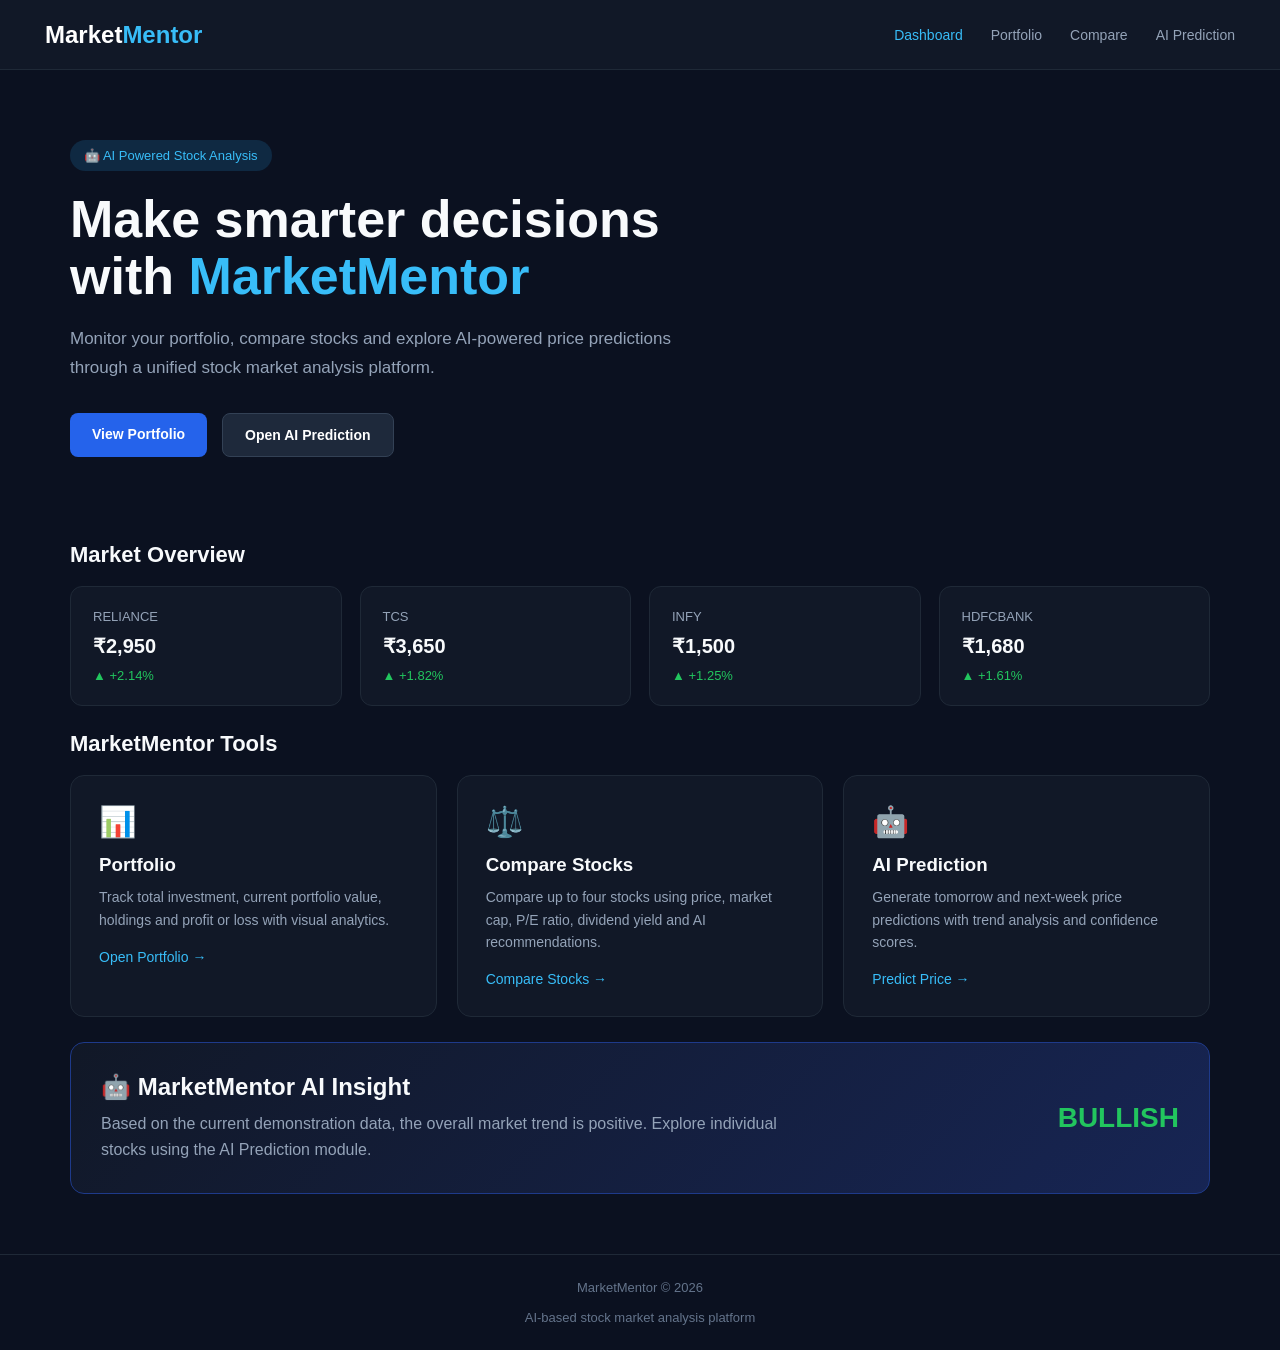
==== frontend/index.html @ f5118dac "Complete portfolio compare and prediction module" ====
<!DOCTYPE html>
<html lang="en">

<head>

    <meta charset="UTF-8">

    <meta name="viewport" content="width=device-width, initial-scale=1.0">

    <title>MarketMentor | AI Stock Dashboard</title>

    <style>

        * {
            margin: 0;
            padding: 0;
            box-sizing: border-box;
            font-family: Arial, sans-serif;
        }

        body {
            background: #0b1120;
            color: #f8fafc;
        }

        /* NAVIGATION */

        nav {
            height: 70px;

            background: #111827;

            border-bottom: 1px solid #1f2937;

            display: flex;

            align-items: center;

            justify-content: space-between;

            padding: 0 45px;

            position: sticky;

            top: 0;

            z-index: 100;
        }

        .logo {
            font-size: 24px;

            font-weight: bold;

            color: white;
        }

        .logo span {
            color: #38bdf8;
        }

        .nav-links {
            display: flex;

            gap: 28px;
        }

        .nav-links a {
            color: #94a3b8;

            text-decoration: none;

            font-size: 14px;

            transition: 0.3s;
        }

        .nav-links a:hover,
        .nav-links .active {
            color: #38bdf8;
        }


        /* HERO */

        .hero {

            max-width: 1200px;

            margin: auto;

            padding: 70px 30px 40px;

        }

        .badge {

            display: inline-block;

            background: #0f2942;

            color: #38bdf8;

            padding: 8px 14px;

            border-radius: 20px;

            font-size: 13px;

            margin-bottom: 20px;

        }

        .hero h1 {

            font-size: 52px;

            max-width: 700px;

            line-height: 1.1;

            margin-bottom: 20px;

        }

        .hero h1 span {

            color: #38bdf8;

        }

        .hero p {

            max-width: 650px;

            color: #94a3b8;

            line-height: 1.7;

            font-size: 17px;

        }


        .hero-buttons {

            margin-top: 30px;

            display: flex;

            gap: 15px;

        }

        .btn {

            padding: 13px 22px;

            border-radius: 8px;

            text-decoration: none;

            font-weight: bold;

            font-size: 14px;

        }

        .primary {

            background: #2563eb;

            color: white;

        }

        .secondary {

            background: #1e293b;

            color: white;

            border: 1px solid #334155;

        }


        /* MARKET CARDS */

        .container {

            max-width: 1200px;

            margin: auto;

            padding: 20px 30px 60px;

        }

        .section-title {

            font-size: 22px;

            margin: 25px 0 18px;

        }

        .market-grid {

            display: grid;

            grid-template-columns: repeat(4, 1fr);

            gap: 18px;

        }

        .market-card {

            background: #111827;

            border: 1px solid #1f2937;

            padding: 22px;

            border-radius: 12px;

        }

        .market-card .symbol {

            color: #94a3b8;

            font-size: 13px;

        }

        .market-card h3 {

            margin: 10px 0;

            font-size: 20px;

        }

        .up {

            color: #22c55e;

        }

        .down {

            color: #ef4444;

        }

        .change {

            font-size: 13px;

        }


        /* FEATURE CARDS */

        .features {

            display: grid;

            grid-template-columns: repeat(3, 1fr);

            gap: 20px;

        }

        .feature {

            background: #111827;

            border: 1px solid #1f2937;

            border-radius: 14px;

            padding: 28px;

            transition: 0.3s;

        }

        .feature:hover {

            transform: translateY(-4px);

            border-color: #2563eb;

        }

        .icon {

            font-size: 30px;

            margin-bottom: 15px;

        }

        .feature h3 {

            margin-bottom: 10px;

        }

        .feature p {

            color: #94a3b8;

            line-height: 1.6;

            font-size: 14px;

        }

        .feature a {

            display: inline-block;

            margin-top: 18px;

            color: #38bdf8;

            text-decoration: none;

            font-size: 14px;

        }


        /* AI INSIGHT */

        .ai-box {

            margin-top: 25px;

            background: linear-gradient(
                135deg,
                #111827,
                #172554
            );

            border: 1px solid #1e3a8a;

            border-radius: 14px;

            padding: 30px;

            display: flex;

            justify-content: space-between;

            align-items: center;

            gap: 30px;

        }

        .ai-box h2 {

            margin-bottom: 10px;

        }

        .ai-box p {

            color: #94a3b8;

            line-height: 1.6;

            max-width: 700px;

        }

        .trend {

            font-size: 28px;

            font-weight: bold;

            color: #22c55e;

        }


        /* FOOTER */

        footer {

            border-top: 1px solid #1f2937;

            text-align: center;

            padding: 25px;

            color: #64748b;

            font-size: 13px;

        }


        /* RESPONSIVE */

        @media(max-width: 900px) {

            .market-grid {

                grid-template-columns: repeat(2, 1fr);

            }

            .features {

                grid-template-columns: 1fr;

            }

            .hero h1 {

                font-size: 42px;

            }

        }


        @media(max-width: 600px) {

            nav {

                padding: 0 20px;

            }

            .nav-links {

                gap: 10px;

            }

            .nav-links a {

                font-size: 11px;

            }

            .market-grid {

                grid-template-columns: 1fr;

            }

            .hero {

                padding-top: 45px;

            }

            .hero h1 {

                font-size: 36px;

            }

            .ai-box {

                flex-direction: column;

                align-items: flex-start;

            }

        }

    </style>

</head>


<body>


<!-- NAVIGATION -->

<nav>

    <div class="logo">
        Market<span>Mentor</span>
    </div>

    <div class="nav-links">

        <a href="index.html" class="active">
            Dashboard
        </a>

        <a href="portfolio.html">
            Portfolio
        </a>

        <a href="compare.html">
            Compare
        </a>

        <a href="prediction.html">
            AI Prediction
        </a>

    </div>

</nav>


<!-- HERO -->

<section class="hero">

    <div class="badge">
        🤖 AI Powered Stock Analysis
    </div>

    <h1>
        Make smarter decisions with
        <span>MarketMentor</span>
    </h1>

    <p>

        Monitor your portfolio, compare stocks and explore
        AI-powered price predictions through a unified
        stock market analysis platform.

    </p>


    <div class="hero-buttons">

        <a
            href="portfolio.html"
            class="btn primary"
        >
            View Portfolio
        </a>

        <a
            href="prediction.html"
            class="btn secondary"
        >
            Open AI Prediction
        </a>

    </div>

</section>


<div class="container">


    <!-- MARKET OVERVIEW -->

    <h2 class="section-title">
        Market Overview
    </h2>


    <div class="market-grid">


        <div class="market-card">

            <div class="symbol">
                RELIANCE
            </div>

            <h3>
                ₹2,950
            </h3>

            <div class="change up">
                ▲ +2.14%
            </div>

        </div>


        <div class="market-card">

            <div class="symbol">
                TCS
            </div>

            <h3>
                ₹3,650
            </h3>

            <div class="change up">
                ▲ +1.82%
            </div>

        </div>


        <div class="market-card">

            <div class="symbol">
                INFY
            </div>

            <h3>
                ₹1,500
            </h3>

            <div class="change up">
                ▲ +1.25%
            </div>

        </div>


        <div class="market-card">

            <div class="symbol">
                HDFCBANK
            </div>

            <h3>
                ₹1,680
            </h3>

            <div class="change up">
                ▲ +1.61%
            </div>

        </div>


    </div>


    <!-- FEATURES -->

    <h2 class="section-title">
        MarketMentor Tools
    </h2>


    <div class="features">


        <div class="feature">

            <div class="icon">
                📊
            </div>

            <h3>
                Portfolio
            </h3>

            <p>
                Track total investment, current portfolio
                value, holdings and profit or loss with
                visual analytics.
            </p>

            <a href="portfolio.html">
                Open Portfolio →
            </a>

        </div>


        <div class="feature">

            <div class="icon">
                ⚖️
            </div>

            <h3>
                Compare Stocks
            </h3>

            <p>
                Compare up to four stocks using price,
                market cap, P/E ratio, dividend yield
                and AI recommendations.
            </p>

            <a href="compare.html">
                Compare Stocks →
            </a>

        </div>


        <div class="feature">

            <div class="icon">
                🤖
            </div>

            <h3>
                AI Prediction
            </h3>

            <p>
                Generate tomorrow and next-week price
                predictions with trend analysis and
                confidence scores.
            </p>

            <a href="prediction.html">
                Predict Price →
            </a>

        </div>


    </div>


    <!-- AI INSIGHT -->

    <div class="ai-box">

        <div>

            <h2>
                🤖 MarketMentor AI Insight
            </h2>

            <p>
                Based on the current demonstration data,
                the overall market trend is positive.
                Explore individual stocks using the
                AI Prediction module.
            </p>

        </div>

        <div class="trend">
            BULLISH
        </div>

    </div>


</div>


<footer>

    MarketMentor © 2026

    <br><br>

    AI-based stock market analysis platform

</footer>


</body>

</html>
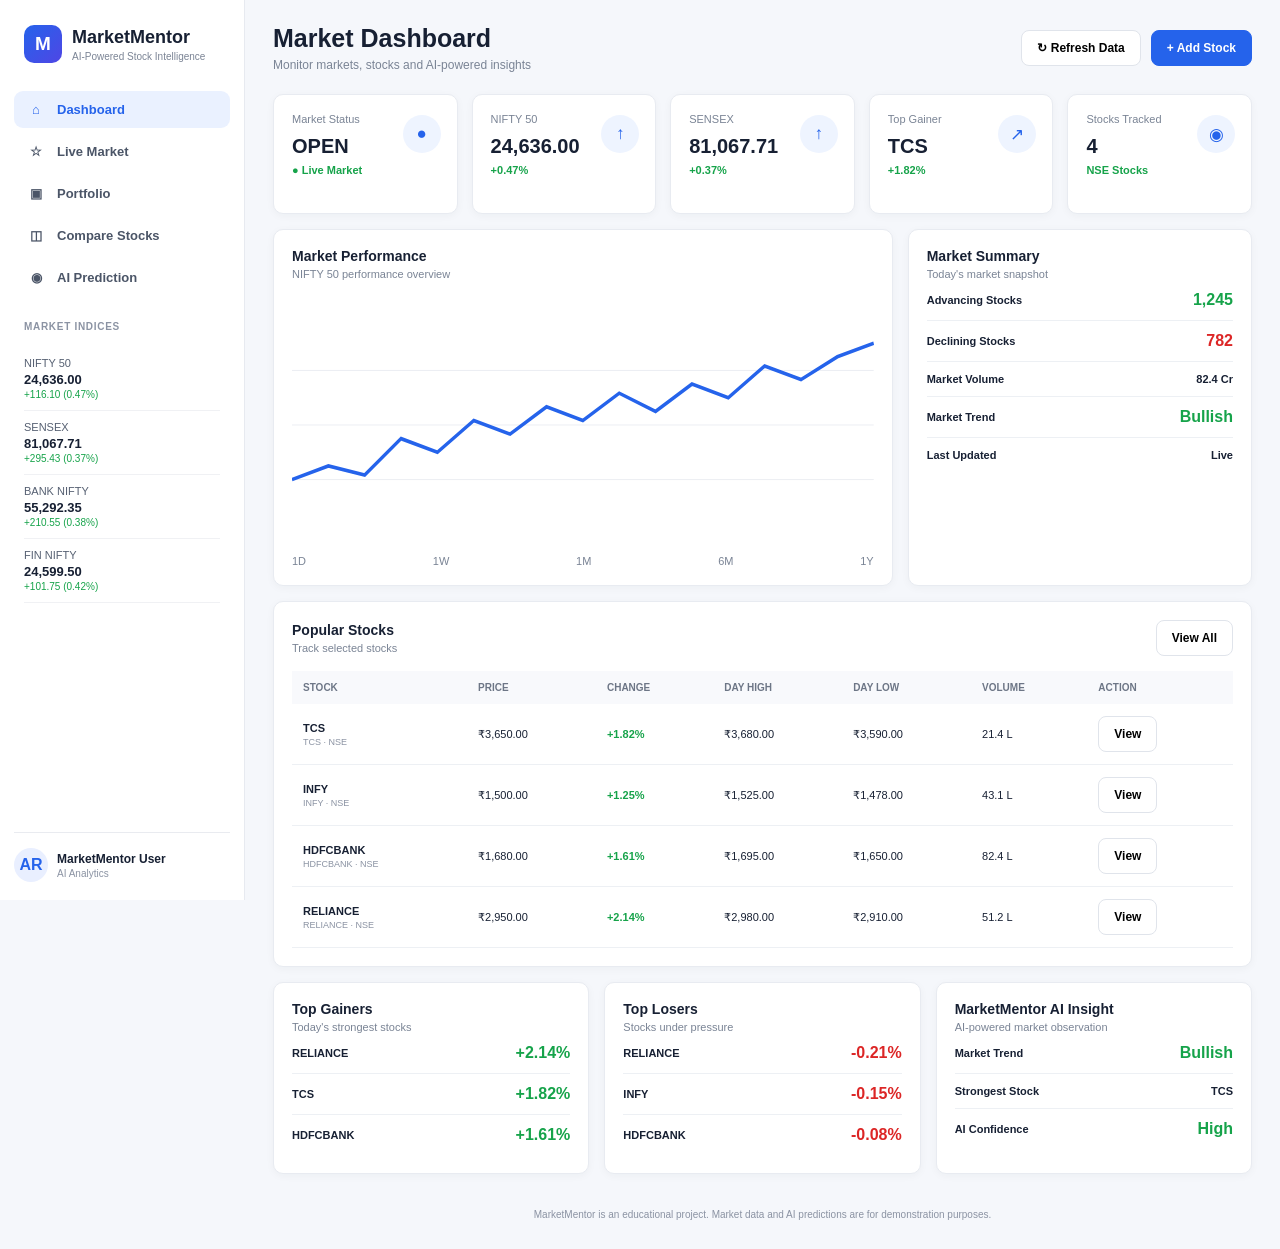
==== commit 30eff96a: "Update MarketMentor dashboard and prediction modules" ====
--- a/frontend/index.html
+++ b/frontend/index.html
@@ -2,772 +2,934 @@
 <html lang="en">
 
 <head>
-
     <meta charset="UTF-8">
-
     <meta name="viewport" content="width=device-width, initial-scale=1.0">
 
-    <title>MarketMentor | AI Stock Dashboard</title>
-
-    <style>
-
-        * {
-            margin: 0;
-            padding: 0;
-            box-sizing: border-box;
-            font-family: Arial, sans-serif;
-        }
-
-        body {
-            background: #0b1120;
-            color: #f8fafc;
-        }
-
-        /* NAVIGATION */
-
-        nav {
-            height: 70px;
-
-            background: #111827;
-
-            border-bottom: 1px solid #1f2937;
-
-            display: flex;
-
-            align-items: center;
-
-            justify-content: space-between;
-
-            padding: 0 45px;
-
-            position: sticky;
-
-            top: 0;
-
-            z-index: 100;
-        }
-
-        .logo {
-            font-size: 24px;
-
-            font-weight: bold;
-
-            color: white;
-        }
-
-        .logo span {
-            color: #38bdf8;
-        }
-
-        .nav-links {
-            display: flex;
-
-            gap: 28px;
-        }
-
-        .nav-links a {
-            color: #94a3b8;
-
-            text-decoration: none;
-
-            font-size: 14px;
-
-            transition: 0.3s;
-        }
-
-        .nav-links a:hover,
-        .nav-links .active {
-            color: #38bdf8;
-        }
-
-
-        /* HERO */
-
-        .hero {
-
-            max-width: 1200px;
-
-            margin: auto;
-
-            padding: 70px 30px 40px;
-
-        }
-
-        .badge {
-
-            display: inline-block;
-
-            background: #0f2942;
-
-            color: #38bdf8;
-
-            padding: 8px 14px;
-
-            border-radius: 20px;
-
-            font-size: 13px;
-
-            margin-bottom: 20px;
-
-        }
-
-        .hero h1 {
-
-            font-size: 52px;
-
-            max-width: 700px;
-
-            line-height: 1.1;
-
-            margin-bottom: 20px;
-
-        }
-
-        .hero h1 span {
-
-            color: #38bdf8;
-
-        }
-
-        .hero p {
-
-            max-width: 650px;
-
-            color: #94a3b8;
-
-            line-height: 1.7;
-
-            font-size: 17px;
-
-        }
-
-
-        .hero-buttons {
-
-            margin-top: 30px;
-
-            display: flex;
-
-            gap: 15px;
-
-        }
-
-        .btn {
-
-            padding: 13px 22px;
-
-            border-radius: 8px;
-
-            text-decoration: none;
-
-            font-weight: bold;
-
-            font-size: 14px;
-
-        }
-
-        .primary {
-
-            background: #2563eb;
-
-            color: white;
-
-        }
-
-        .secondary {
-
-            background: #1e293b;
-
-            color: white;
-
-            border: 1px solid #334155;
-
-        }
-
-
-        /* MARKET CARDS */
-
-        .container {
-
-            max-width: 1200px;
-
-            margin: auto;
-
-            padding: 20px 30px 60px;
-
-        }
-
-        .section-title {
-
-            font-size: 22px;
-
-            margin: 25px 0 18px;
-
-        }
-
-        .market-grid {
-
-            display: grid;
-
-            grid-template-columns: repeat(4, 1fr);
-
-            gap: 18px;
-
-        }
-
-        .market-card {
-
-            background: #111827;
-
-            border: 1px solid #1f2937;
-
-            padding: 22px;
-
-            border-radius: 12px;
-
-        }
-
-        .market-card .symbol {
-
-            color: #94a3b8;
-
-            font-size: 13px;
-
-        }
-
-        .market-card h3 {
-
-            margin: 10px 0;
-
-            font-size: 20px;
-
-        }
-
-        .up {
-
-            color: #22c55e;
-
-        }
-
-        .down {
-
-            color: #ef4444;
-
-        }
-
-        .change {
-
-            font-size: 13px;
-
-        }
-
-
-        /* FEATURE CARDS */
-
-        .features {
-
-            display: grid;
-
-            grid-template-columns: repeat(3, 1fr);
-
-            gap: 20px;
-
-        }
-
-        .feature {
-
-            background: #111827;
-
-            border: 1px solid #1f2937;
-
-            border-radius: 14px;
-
-            padding: 28px;
-
-            transition: 0.3s;
-
-        }
-
-        .feature:hover {
-
-            transform: translateY(-4px);
-
-            border-color: #2563eb;
-
-        }
-
-        .icon {
-
-            font-size: 30px;
-
-            margin-bottom: 15px;
-
-        }
-
-        .feature h3 {
-
-            margin-bottom: 10px;
-
-        }
-
-        .feature p {
-
-            color: #94a3b8;
-
-            line-height: 1.6;
-
-            font-size: 14px;
-
-        }
-
-        .feature a {
-
-            display: inline-block;
-
-            margin-top: 18px;
-
-            color: #38bdf8;
-
-            text-decoration: none;
-
-            font-size: 14px;
-
-        }
-
-
-        /* AI INSIGHT */
-
-        .ai-box {
-
-            margin-top: 25px;
-
-            background: linear-gradient(
-                135deg,
-                #111827,
-                #172554
-            );
-
-            border: 1px solid #1e3a8a;
-
-            border-radius: 14px;
-
-            padding: 30px;
-
-            display: flex;
-
-            justify-content: space-between;
-
-            align-items: center;
-
-            gap: 30px;
-
-        }
-
-        .ai-box h2 {
-
-            margin-bottom: 10px;
-
-        }
-
-        .ai-box p {
-
-            color: #94a3b8;
-
-            line-height: 1.6;
-
-            max-width: 700px;
-
-        }
-
-        .trend {
-
-            font-size: 28px;
-
-            font-weight: bold;
-
-            color: #22c55e;
-
-        }
-
-
-        /* FOOTER */
-
-        footer {
-
-            border-top: 1px solid #1f2937;
-
-            text-align: center;
-
-            padding: 25px;
-
-            color: #64748b;
-
-            font-size: 13px;
-
-        }
-
-
-        /* RESPONSIVE */
-
-        @media(max-width: 900px) {
-
-            .market-grid {
-
-                grid-template-columns: repeat(2, 1fr);
-
-            }
-
-            .features {
-
-                grid-template-columns: 1fr;
-
-            }
-
-            .hero h1 {
-
-                font-size: 42px;
-
-            }
-
-        }
-
-
-        @media(max-width: 600px) {
-
-            nav {
-
-                padding: 0 20px;
-
-            }
-
-            .nav-links {
-
-                gap: 10px;
-
-            }
-
-            .nav-links a {
-
-                font-size: 11px;
-
-            }
-
-            .market-grid {
-
-                grid-template-columns: 1fr;
-
-            }
-
-            .hero {
-
-                padding-top: 45px;
-
-            }
-
-            .hero h1 {
-
-                font-size: 36px;
-
-            }
-
-            .ai-box {
-
-                flex-direction: column;
-
-                align-items: flex-start;
-
-            }
-
-        }
-
-    </style>
-
+    <title>MarketMentor | Dashboard</title>
+
+    <link rel="stylesheet" href="style.css">
 </head>
 
-
 <body>
 
-
-<!-- NAVIGATION -->
-
-<nav>
-
-    <div class="logo">
-        Market<span>Mentor</span>
-    </div>
-
-    <div class="nav-links">
-
-        <a href="index.html" class="active">
-            Dashboard
-        </a>
-
-        <a href="portfolio.html">
-            Portfolio
-        </a>
-
-        <a href="compare.html">
-            Compare
-        </a>
-
-        <a href="prediction.html">
-            AI Prediction
-        </a>
-
-    </div>
-
-</nav>
-
-
-<!-- HERO -->
-
-<section class="hero">
-
-    <div class="badge">
-        🤖 AI Powered Stock Analysis
-    </div>
-
-    <h1>
-        Make smarter decisions with
-        <span>MarketMentor</span>
-    </h1>
-
-    <p>
-
-        Monitor your portfolio, compare stocks and explore
-        AI-powered price predictions through a unified
-        stock market analysis platform.
-
-    </p>
-
-
-    <div class="hero-buttons">
-
-        <a
-            href="portfolio.html"
-            class="btn primary"
-        >
-            View Portfolio
-        </a>
-
-        <a
-            href="prediction.html"
-            class="btn secondary"
-        >
-            Open AI Prediction
-        </a>
-
-    </div>
-
-</section>
-
-
-<div class="container">
-
-
-    <!-- MARKET OVERVIEW -->
-
-    <h2 class="section-title">
-        Market Overview
-    </h2>
-
-
-    <div class="market-grid">
-
-
-        <div class="market-card">
-
-            <div class="symbol">
-                RELIANCE
-            </div>
-
-            <h3>
-                ₹2,950
-            </h3>
-
-            <div class="change up">
-                ▲ +2.14%
+<div class="app">
+
+    <!-- ================= SIDEBAR ================= -->
+
+    <aside class="sidebar">
+
+        <div class="brand">
+
+            <div class="brand-logo">
+                M
+            </div>
+
+            <div>
+                <h2>MarketMentor</h2>
+                <span>AI-Powered Stock Intelligence</span>
             </div>
 
         </div>
 
 
-        <div class="market-card">
-
-            <div class="symbol">
-                TCS
-            </div>
-
-            <h3>
-                ₹3,650
-            </h3>
-
-            <div class="change up">
-                ▲ +1.82%
+        <nav class="nav">
+
+            <a href="index.html" class="active">
+                <span class="nav-icon">⌂</span>
+                <span>Dashboard</span>
+            </a>
+
+            <a href="#">
+                <span class="nav-icon">☆</span>
+                <span>Live Market</span>
+            </a>
+
+            <a href="portfolio.html">
+                <span class="nav-icon">▣</span>
+                <span>Portfolio</span>
+            </a>
+
+            <a href="compare.html">
+                <span class="nav-icon">◫</span>
+                <span>Compare Stocks</span>
+            </a>
+
+            <a href="prediction.html">
+                <span class="nav-icon">◉</span>
+                <span>AI Prediction</span>
+            </a>
+
+        </nav>
+
+
+        <!-- MARKET INDICES -->
+
+        <div class="market-section">
+
+            <div class="market-title">
+                MARKET INDICES
+            </div>
+
+            <div class="index-item">
+
+                <div class="index-name">
+                    NIFTY 50
+                </div>
+
+                <div class="index-value">
+                    24,636.00
+                </div>
+
+                <div class="index-change">
+                    +116.10 (0.47%)
+                </div>
+
+            </div>
+
+
+            <div class="index-item">
+
+                <div class="index-name">
+                    SENSEX
+                </div>
+
+                <div class="index-value">
+                    81,067.71
+                </div>
+
+                <div class="index-change">
+                    +295.43 (0.37%)
+                </div>
+
+            </div>
+
+
+            <div class="index-item">
+
+                <div class="index-name">
+                    BANK NIFTY
+                </div>
+
+                <div class="index-value">
+                    55,292.35
+                </div>
+
+                <div class="index-change">
+                    +210.55 (0.38%)
+                </div>
+
+            </div>
+
+
+            <div class="index-item">
+
+                <div class="index-name">
+                    FIN NIFTY
+                </div>
+
+                <div class="index-value">
+                    24,599.50
+                </div>
+
+                <div class="index-change">
+                    +101.75 (0.42%)
+                </div>
+
             </div>
 
         </div>
 
 
-        <div class="market-card">
-
-            <div class="symbol">
-                INFY
-            </div>
-
-            <h3>
-                ₹1,500
-            </h3>
-
-            <div class="change up">
-                ▲ +1.25%
+        <!-- PROFILE -->
+
+        <div class="profile">
+
+            <div class="profile-top">
+
+                <div class="avatar">
+                    AR
+                </div>
+
+                <div>
+
+                    <div class="profile-name">
+                        MarketMentor User
+                    </div>
+
+                    <div class="profile-plan">
+                        AI Analytics
+                    </div>
+
+                </div>
+
             </div>
 
         </div>
 
-
-        <div class="market-card">
-
-            <div class="symbol">
-                HDFCBANK
-            </div>
-
-            <h3>
-                ₹1,680
-            </h3>
-
-            <div class="change up">
-                ▲ +1.61%
+    </aside>
+
+
+    <!-- ================= MAIN ================= -->
+
+    <main class="main">
+
+
+        <!-- HEADER -->
+
+        <div class="header">
+
+            <div>
+
+                <div class="page-title">
+                    Market Dashboard
+                </div>
+
+                <div class="page-subtitle">
+                    Monitor markets, stocks and AI-powered insights
+                </div>
+
+            </div>
+
+
+            <div class="header-actions">
+
+                <button class="btn">
+                    ↻ Refresh Data
+                </button>
+
+                <button class="btn btn-primary">
+                    + Add Stock
+                </button>
+
             </div>
 
         </div>
 
 
-    </div>
-
-
-    <!-- FEATURES -->
-
-    <h2 class="section-title">
-        MarketMentor Tools
-    </h2>
-
-
-    <div class="features">
-
-
-        <div class="feature">
-
-            <div class="icon">
-                📊
-            </div>
-
-            <h3>
-                Portfolio
-            </h3>
-
-            <p>
-                Track total investment, current portfolio
-                value, holdings and profit or loss with
-                visual analytics.
-            </p>
-
-            <a href="portfolio.html">
-                Open Portfolio →
-            </a>
+        <!-- ================= KPI CARDS ================= -->
+
+        <div class="kpi-grid">
+
+
+            <div class="card kpi-card">
+
+                <div class="kpi-title">
+                    Market Status
+                </div>
+
+                <div class="kpi-value">
+                    OPEN
+                </div>
+
+                <div class="kpi-change">
+                    ● Live Market
+                </div>
+
+                <div class="kpi-icon">
+                    ●
+                </div>
+
+            </div>
+
+
+            <div class="card kpi-card">
+
+                <div class="kpi-title">
+                    NIFTY 50
+                </div>
+
+                <div class="kpi-value">
+                    24,636.00
+                </div>
+
+                <div class="kpi-change">
+                    +0.47%
+                </div>
+
+                <div class="kpi-icon">
+                    ↑
+                </div>
+
+            </div>
+
+
+            <div class="card kpi-card">
+
+                <div class="kpi-title">
+                    SENSEX
+                </div>
+
+                <div class="kpi-value">
+                    81,067.71
+                </div>
+
+                <div class="kpi-change">
+                    +0.37%
+                </div>
+
+                <div class="kpi-icon">
+                    ↑
+                </div>
+
+            </div>
+
+
+            <div class="card kpi-card">
+
+                <div class="kpi-title">
+                    Top Gainer
+                </div>
+
+                <div class="kpi-value">
+                    TCS
+                </div>
+
+                <div class="kpi-change">
+                    +1.82%
+                </div>
+
+                <div class="kpi-icon">
+                    ↗
+                </div>
+
+            </div>
+
+
+            <div class="card kpi-card">
+
+                <div class="kpi-title">
+                    Stocks Tracked
+                </div>
+
+                <div class="kpi-value">
+                    4
+                </div>
+
+                <div class="kpi-change">
+                    NSE Stocks
+                </div>
+
+                <div class="kpi-icon">
+                    ◉
+                </div>
+
+            </div>
 
         </div>
 
 
-        <div class="feature">
-
-            <div class="icon">
-                ⚖️
-            </div>
-
-            <h3>
-                Compare Stocks
-            </h3>
-
-            <p>
-                Compare up to four stocks using price,
-                market cap, P/E ratio, dividend yield
-                and AI recommendations.
-            </p>
-
-            <a href="compare.html">
-                Compare Stocks →
-            </a>
+        <!-- ================= MARKET OVERVIEW ================= -->
+
+        <div class="grid-2">
+
+
+            <!-- MARKET PERFORMANCE -->
+
+            <div class="card panel">
+
+                <div class="panel-title">
+                    Market Performance
+                </div>
+
+                <div class="panel-subtitle">
+                    NIFTY 50 performance overview
+                </div>
+
+
+                <div class="chart-box">
+
+                    <div class="fake-chart">
+
+                        <svg viewBox="0 0 800 220"
+                             preserveAspectRatio="none">
+
+                            <line
+                                x1="0"
+                                y1="50"
+                                x2="800"
+                                y2="50"
+                                stroke="#e8ebf1"
+                                stroke-width="1"/>
+
+                            <line
+                                x1="0"
+                                y1="110"
+                                x2="800"
+                                y2="110"
+                                stroke="#e8ebf1"
+                                stroke-width="1"/>
+
+                            <line
+                                x1="0"
+                                y1="170"
+                                x2="800"
+                                y2="170"
+                                stroke="#e8ebf1"
+                                stroke-width="1"/>
+
+
+                            <polyline
+                                fill="none"
+                                stroke="#2563eb"
+                                stroke-width="4"
+                                points="
+                                0,170
+                                50,155
+                                100,165
+                                150,125
+                                200,140
+                                250,105
+                                300,120
+                                350,90
+                                400,105
+                                450,75
+                                500,95
+                                550,65
+                                600,80
+                                650,45
+                                700,60
+                                750,35
+                                800,20
+                                "/>
+
+                        </svg>
+
+                    </div>
+
+                </div>
+
+
+                <div style="display:flex; justify-content:space-between; font-size:11px; color:#7a8495;">
+
+                    <span>1D</span>
+                    <span>1W</span>
+                    <span>1M</span>
+                    <span>6M</span>
+                    <span>1Y</span>
+
+                </div>
+
+            </div>
+
+
+            <!-- MARKET SUMMARY -->
+
+            <div class="card panel">
+
+                <div class="panel-title">
+                    Market Summary
+                </div>
+
+                <div class="panel-subtitle">
+                    Today's market snapshot
+                </div>
+
+
+                <div class="list-item">
+
+                    <div class="list-name">
+                        Advancing Stocks
+                    </div>
+
+                    <div class="positive">
+                        1,245
+                    </div>
+
+                </div>
+
+
+                <div class="list-item">
+
+                    <div class="list-name">
+                        Declining Stocks
+                    </div>
+
+                    <div class="negative">
+                        782
+                    </div>
+
+                </div>
+
+
+                <div class="list-item">
+
+                    <div class="list-name">
+                        Market Volume
+                    </div>
+
+                    <div class="list-value">
+                        82.4 Cr
+                    </div>
+
+                </div>
+
+
+                <div class="list-item">
+
+                    <div class="list-name">
+                        Market Trend
+                    </div>
+
+                    <div class="positive">
+                        Bullish
+                    </div>
+
+                </div>
+
+
+                <div class="list-item">
+
+                    <div class="list-name">
+                        Last Updated
+                    </div>
+
+                    <div class="list-value">
+                        Live
+                    </div>
+
+                </div>
+
+            </div>
 
         </div>
 
 
-        <div class="feature">
-
-            <div class="icon">
-                🤖
-            </div>
-
-            <h3>
-                AI Prediction
-            </h3>
-
-            <p>
-                Generate tomorrow and next-week price
-                predictions with trend analysis and
-                confidence scores.
-            </p>
-
-            <a href="prediction.html">
-                Predict Price →
-            </a>
+        <!-- ================= STOCK CARDS ================= -->
+
+        <div class="card table-card">
+
+            <div class="table-header">
+
+                <div>
+
+                    <div class="panel-title">
+                        Popular Stocks
+                    </div>
+
+                    <div class="panel-subtitle">
+                        Track selected stocks
+                    </div>
+
+                </div>
+
+                <button class="btn">
+                    View All
+                </button>
+
+            </div>
+
+
+            <table>
+
+                <thead>
+
+                    <tr>
+
+                        <th>
+                            STOCK
+                        </th>
+
+                        <th>
+                            PRICE
+                        </th>
+
+                        <th>
+                            CHANGE
+                        </th>
+
+                        <th>
+                            DAY HIGH
+                        </th>
+
+                        <th>
+                            DAY LOW
+                        </th>
+
+                        <th>
+                            VOLUME
+                        </th>
+
+                        <th>
+                            ACTION
+                        </th>
+
+                    </tr>
+
+                </thead>
+
+
+                <tbody>
+
+
+                    <tr>
+
+                        <td>
+
+                            <div class="stock-name">
+                                TCS
+                            </div>
+
+                            <div class="stock-sub">
+                                TCS · NSE
+                            </div>
+
+                        </td>
+
+                        <td>
+                            ₹3,650.00
+                        </td>
+
+                        <td class="positive">
+                            +1.82%
+                        </td>
+
+                        <td>
+                            ₹3,680.00
+                        </td>
+
+                        <td>
+                            ₹3,590.00
+                        </td>
+
+                        <td>
+                            21.4 L
+                        </td>
+
+                        <td>
+                            <button class="btn">
+                                View
+                            </button>
+                        </td>
+
+                    </tr>
+
+
+                    <tr>
+
+                        <td>
+
+                            <div class="stock-name">
+                                INFY
+                            </div>
+
+                            <div class="stock-sub">
+                                INFY · NSE
+                            </div>
+
+                        </td>
+
+                        <td>
+                            ₹1,500.00
+                        </td>
+
+                        <td class="positive">
+                            +1.25%
+                        </td>
+
+                        <td>
+                            ₹1,525.00
+                        </td>
+
+                        <td>
+                            ₹1,478.00
+                        </td>
+
+                        <td>
+                            43.1 L
+                        </td>
+
+                        <td>
+                            <button class="btn">
+                                View
+                            </button>
+                        </td>
+
+                    </tr>
+
+
+                    <tr>
+
+                        <td>
+
+                            <div class="stock-name">
+                                HDFCBANK
+                            </div>
+
+                            <div class="stock-sub">
+                                HDFCBANK · NSE
+                            </div>
+
+                        </td>
+
+                        <td>
+                            ₹1,680.00
+                        </td>
+
+                        <td class="positive">
+                            +1.61%
+                        </td>
+
+                        <td>
+                            ₹1,695.00
+                        </td>
+
+                        <td>
+                            ₹1,650.00
+                        </td>
+
+                        <td>
+                            82.4 L
+                        </td>
+
+                        <td>
+                            <button class="btn">
+                                View
+                            </button>
+                        </td>
+
+                    </tr>
+
+
+                    <tr>
+
+                        <td>
+
+                            <div class="stock-name">
+                                RELIANCE
+                            </div>
+
+                            <div class="stock-sub">
+                                RELIANCE · NSE
+                            </div>
+
+                        </td>
+
+                        <td>
+                            ₹2,950.00
+                        </td>
+
+                        <td class="positive">
+                            +2.14%
+                        </td>
+
+                        <td>
+                            ₹2,980.00
+                        </td>
+
+                        <td>
+                            ₹2,910.00
+                        </td>
+
+                        <td>
+                            51.2 L
+                        </td>
+
+                        <td>
+                            <button class="btn">
+                                View
+                            </button>
+                        </td>
+
+                    </tr>
+
+
+                </tbody>
+
+            </table>
 
         </div>
 
 
-    </div>
-
-
-    <!-- AI INSIGHT -->
-
-    <div class="ai-box">
-
-        <div>
-
-            <h2>
-                🤖 MarketMentor AI Insight
-            </h2>
-
-            <p>
-                Based on the current demonstration data,
-                the overall market trend is positive.
-                Explore individual stocks using the
-                AI Prediction module.
-            </p>
+        <!-- ================= BOTTOM CARDS ================= -->
+
+        <div class="grid-3">
+
+
+            <!-- TOP GAINERS -->
+
+            <div class="card panel">
+
+                <div class="panel-title">
+                    Top Gainers
+                </div>
+
+                <div class="panel-subtitle">
+                    Today's strongest stocks
+                </div>
+
+
+                <div class="list-item">
+
+                    <div class="list-name">
+                        RELIANCE
+                    </div>
+
+                    <div class="positive">
+                        +2.14%
+                    </div>
+
+                </div>
+
+
+                <div class="list-item">
+
+                    <div class="list-name">
+                        TCS
+                    </div>
+
+                    <div class="positive">
+                        +1.82%
+                    </div>
+
+                </div>
+
+
+                <div class="list-item">
+
+                    <div class="list-name">
+                        HDFCBANK
+                    </div>
+
+                    <div class="positive">
+                        +1.61%
+                    </div>
+
+                </div>
+
+            </div>
+
+
+            <!-- TOP LOSERS -->
+
+            <div class="card panel">
+
+                <div class="panel-title">
+                    Top Losers
+                </div>
+
+                <div class="panel-subtitle">
+                    Stocks under pressure
+                </div>
+
+
+                <div class="list-item">
+
+                    <div class="list-name">
+                        RELIANCE
+                    </div>
+
+                    <div class="negative">
+                        -0.21%
+                    </div>
+
+                </div>
+
+
+                <div class="list-item">
+
+                    <div class="list-name">
+                        INFY
+                    </div>
+
+                    <div class="negative">
+                        -0.15%
+                    </div>
+
+                </div>
+
+
+                <div class="list-item">
+
+                    <div class="list-name">
+                        HDFCBANK
+                    </div>
+
+                    <div class="negative">
+                        -0.08%
+                    </div>
+
+                </div>
+
+            </div>
+
+
+            <!-- AI INSIGHT -->
+
+            <div class="card panel">
+
+                <div class="panel-title">
+                    MarketMentor AI Insight
+                </div>
+
+                <div class="panel-subtitle">
+                    AI-powered market observation
+                </div>
+
+
+                <div class="list-item">
+
+                    <div class="list-name">
+                        Market Trend
+                    </div>
+
+                    <div class="positive">
+                        Bullish
+                    </div>
+
+                </div>
+
+
+                <div class="list-item">
+
+                    <div class="list-name">
+                        Strongest Stock
+                    </div>
+
+                    <div class="list-value">
+                        TCS
+                    </div>
+
+                </div>
+
+
+                <div class="list-item">
+
+                    <div class="list-name">
+                        AI Confidence
+                    </div>
+
+                    <div class="positive">
+                        High
+                    </div>
+
+                </div>
+
+
+            </div>
 
         </div>
 
-        <div class="trend">
-            BULLISH
+
+        <!-- ================= DISCLAIMER ================= -->
+
+        <div style="
+            text-align:center;
+            color:#8b93a3;
+            font-size:10px;
+            padding:20px 0 5px;
+        ">
+
+            MarketMentor is an educational project.
+            Market data and AI predictions are for demonstration purposes.
+
         </div>
 
-    </div>
-
+
+    </main>
 
 </div>
 
 
-<footer>
-
-    MarketMentor © 2026
-
-    <br><br>
-
-    AI-based stock market analysis platform
-
-</footer>
-
-
 </body>
 
 </html>
--- a/frontend/style.css
+++ b/frontend/style.css
@@ -0,0 +1,497 @@
+* {
+    margin: 0;
+    padding: 0;
+    box-sizing: border-box;
+}
+
+body {
+    font-family: Arial, Helvetica, sans-serif;
+    background: #f5f7fb;
+    color: #172033;
+}
+
+/* =========================
+   MAIN LAYOUT
+========================= */
+
+.app {
+    display: flex;
+    min-height: 100vh;
+}
+
+/* =========================
+   SIDEBAR
+========================= */
+
+.sidebar {
+    width: 245px;
+    min-height: 100vh;
+    background: #ffffff;
+    border-right: 1px solid #e7eaf0;
+    position: fixed;
+    left: 0;
+    top: 0;
+    bottom: 0;
+    padding: 20px 14px;
+    z-index: 10;
+}
+
+.brand {
+    display: flex;
+    align-items: center;
+    gap: 10px;
+    padding: 5px 10px 28px;
+}
+
+.brand-logo {
+    width: 38px;
+    height: 38px;
+    border-radius: 10px;
+    background: linear-gradient(135deg, #2563eb, #4f46e5);
+    color: white;
+    display: flex;
+    align-items: center;
+    justify-content: center;
+    font-size: 19px;
+    font-weight: bold;
+}
+
+.brand h2 {
+    font-size: 18px;
+    color: #172033;
+}
+
+.brand span {
+    display: block;
+    font-size: 10px;
+    color: #7b8495;
+    margin-top: 3px;
+}
+
+/* =========================
+   NAVIGATION
+========================= */
+
+.nav {
+    display: flex;
+    flex-direction: column;
+    gap: 5px;
+}
+
+.nav a {
+    text-decoration: none;
+    color: #4b5567;
+    padding: 11px 12px;
+    border-radius: 9px;
+    display: flex;
+    align-items: center;
+    gap: 11px;
+    font-size: 13px;
+    font-weight: 600;
+    transition: 0.2s;
+}
+
+.nav a:hover {
+    background: #f0f5ff;
+    color: #2563eb;
+}
+
+.nav a.active {
+    background: #eaf1ff;
+    color: #2563eb;
+}
+
+.nav-icon {
+    width: 20px;
+    text-align: center;
+}
+
+/* =========================
+   MARKET INDICES
+========================= */
+
+.market-section {
+    margin-top: 25px;
+    padding: 0 10px;
+}
+
+.market-title {
+    font-size: 10px;
+    font-weight: bold;
+    color: #8b93a3;
+    letter-spacing: 0.7px;
+    margin-bottom: 15px;
+}
+
+.index-item {
+    padding: 10px 0;
+    border-bottom: 1px solid #f0f1f4;
+}
+
+.index-name {
+    font-size: 11px;
+    color: #566072;
+}
+
+.index-value {
+    font-size: 13px;
+    font-weight: bold;
+    margin-top: 3px;
+}
+
+.index-change {
+    color: #16a34a;
+    font-size: 10px;
+    margin-top: 2px;
+}
+
+/* =========================
+   PROFILE
+========================= */
+
+.profile {
+    position: absolute;
+    bottom: 18px;
+    left: 14px;
+    right: 14px;
+    border-top: 1px solid #e9ebf0;
+    padding-top: 15px;
+}
+
+.profile-top {
+    display: flex;
+    align-items: center;
+    gap: 9px;
+}
+
+.avatar {
+    width: 34px;
+    height: 34px;
+    border-radius: 50%;
+    background: #e9efff;
+    color: #2563eb;
+    display: flex;
+    align-items: center;
+    justify-content: center;
+    font-weight: bold;
+}
+
+.profile-name {
+    font-size: 12px;
+    font-weight: bold;
+}
+
+.profile-plan {
+    font-size: 10px;
+    color: #8b93a3;
+    margin-top: 2px;
+}
+
+/* =========================
+   MAIN CONTENT
+========================= */
+
+.main {
+    margin-left: 245px;
+    width: calc(100% - 245px);
+    padding: 24px 28px;
+}
+
+.header {
+    display: flex;
+    justify-content: space-between;
+    align-items: center;
+    margin-bottom: 22px;
+}
+
+.page-title {
+    font-size: 25px;
+    font-weight: 700;
+}
+
+.page-subtitle {
+    color: #7a8495;
+    font-size: 12px;
+    margin-top: 5px;
+}
+
+.header-actions {
+    display: flex;
+    gap: 10px;
+}
+
+.btn {
+    border: 1px solid #e0e4eb;
+    background: white;
+    border-radius: 8px;
+    padding: 10px 15px;
+    font-size: 12px;
+    font-weight: 600;
+    cursor: pointer;
+}
+
+.btn-primary {
+    background: #2563eb;
+    color: white;
+    border-color: #2563eb;
+}
+
+/* =========================
+   KPI CARDS
+========================= */
+
+.kpi-grid {
+    display: grid;
+    grid-template-columns: repeat(5, 1fr);
+    gap: 14px;
+    margin-bottom: 15px;
+}
+
+.card {
+    background: white;
+    border: 1px solid #e8ebf1;
+    border-radius: 10px;
+    box-shadow: 0 2px 8px rgba(30, 41, 59, 0.04);
+}
+
+.kpi-card {
+    padding: 18px;
+    position: relative;
+    min-height: 120px;
+}
+
+.kpi-title {
+    color: #7a8495;
+    font-size: 11px;
+}
+
+.kpi-value {
+    font-size: 20px;
+    font-weight: 700;
+    margin-top: 10px;
+}
+
+.kpi-change {
+    color: #16a34a;
+    font-size: 11px;
+    font-weight: 600;
+    margin-top: 6px;
+}
+
+.kpi-icon {
+    position: absolute;
+    right: 16px;
+    top: 20px;
+    width: 38px;
+    height: 38px;
+    border-radius: 50%;
+    background: #eef4ff;
+    color: #2563eb;
+    display: flex;
+    align-items: center;
+    justify-content: center;
+    font-size: 17px;
+}
+
+/* =========================
+   GRID
+========================= */
+
+.grid-2 {
+    display: grid;
+    grid-template-columns: 1.8fr 1fr;
+    gap: 15px;
+    margin-bottom: 15px;
+}
+
+.grid-3 {
+    display: grid;
+    grid-template-columns: repeat(3, 1fr);
+    gap: 15px;
+    margin-bottom: 15px;
+}
+
+.panel {
+    padding: 18px;
+}
+
+.panel-title {
+    font-size: 14px;
+    font-weight: 700;
+}
+
+.panel-subtitle {
+    font-size: 11px;
+    color: #7a8495;
+    margin-top: 4px;
+}
+
+/* =========================
+   CHART
+========================= */
+
+.chart-box {
+    height: 260px;
+    margin-top: 15px;
+    display: flex;
+    align-items: center;
+    justify-content: center;
+    color: #2563eb;
+}
+
+.fake-chart {
+    width: 100%;
+    height: 200px;
+    position: relative;
+    overflow: hidden;
+}
+
+.fake-chart svg {
+    width: 100%;
+    height: 100%;
+}
+
+/* =========================
+   HOLDINGS TABLE
+========================= */
+
+.table-card {
+    padding: 18px;
+    margin-bottom: 15px;
+}
+
+.table-header {
+    display: flex;
+    justify-content: space-between;
+    align-items: center;
+    margin-bottom: 15px;
+}
+
+.search {
+    border: 1px solid #e0e4eb;
+    border-radius: 7px;
+    padding: 9px 12px;
+    font-size: 11px;
+    outline: none;
+}
+
+table {
+    width: 100%;
+    border-collapse: collapse;
+}
+
+th {
+    text-align: left;
+    background: #f8f9fc;
+    color: #6d7686;
+    font-size: 10px;
+    padding: 11px;
+    font-weight: 600;
+}
+
+td {
+    padding: 12px 11px;
+    border-bottom: 1px solid #edf0f4;
+    font-size: 11px;
+}
+
+.stock-name {
+    font-weight: 700;
+}
+
+.stock-sub {
+    font-size: 9px;
+    color: #8b93a3;
+    margin-top: 3px;
+}
+
+.positive {
+    color: #16a34a;
+    font-weight: 600;
+}
+
+.negative {
+    color: #dc2626;
+    font-weight: 600;
+}
+
+/* =========================
+   SMALL CARDS
+========================= */
+
+.list-item {
+    display: flex;
+    justify-content: space-between;
+    align-items: center;
+    padding: 11px 0;
+    border-bottom: 1px solid #edf0f4;
+}
+
+.list-item:last-child {
+    border-bottom: none;
+}
+
+.list-name {
+    font-size: 11px;
+    font-weight: 600;
+}
+
+.list-value {
+    font-size: 11px;
+    font-weight: 700;
+}
+
+/* =========================
+   RESPONSIVE
+========================= */
+
+@media (max-width: 1200px) {
+    .kpi-grid {
+        grid-template-columns: repeat(3, 1fr);
+    }
+}
+
+@media (max-width: 900px) {
+    .sidebar {
+        width: 70px;
+    }
+
+    .brand h2,
+    .brand span,
+    .nav a span:not(.nav-icon),
+    .market-section,
+    .profile-name,
+    .profile-plan {
+        display: none;
+    }
+
+    .main {
+        margin-left: 70px;
+        width: calc(100% - 70px);
+    }
+
+    .grid-2,
+    .grid-3 {
+        grid-template-columns: 1fr;
+    }
+
+    .kpi-grid {
+        grid-template-columns: repeat(2, 1fr);
+    }
+}
+
+@media (max-width: 600px) {
+    .main {
+        padding: 15px;
+    }
+
+    .kpi-grid {
+        grid-template-columns: 1fr;
+    }
+
+    .header {
+        flex-direction: column;
+        align-items: flex-start;
+        gap: 12px;
+    }
+}
